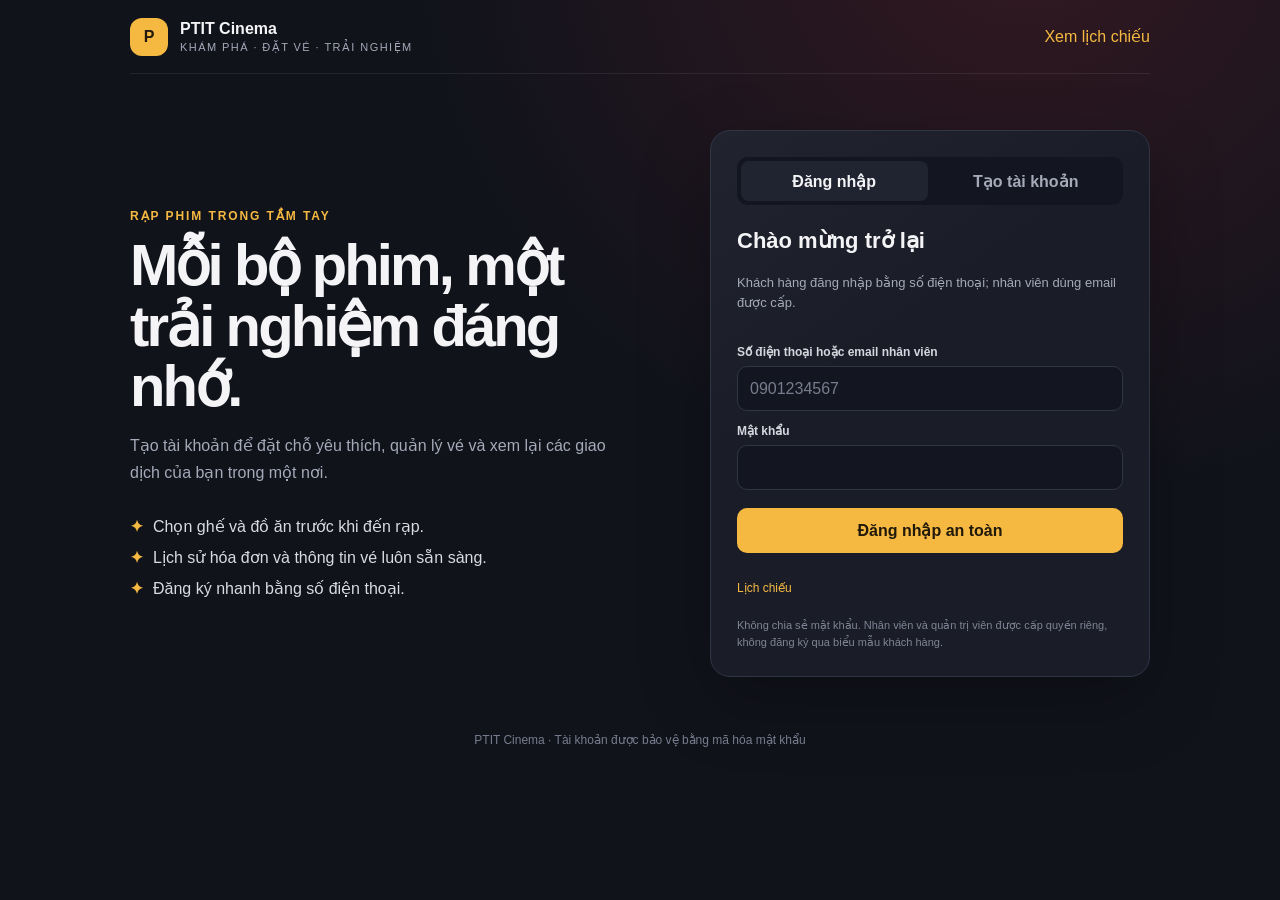
==== src/main/resources/static/DangNhap.html @ c348d5f3 "Add PTIT Cinema project source Co-authored-by: Copilot <223556219+Copilot@users.noreply.github.com>" ====
<!doctype html>
<html lang="vi">
<head>
  <meta charset="utf-8">
  <meta name="viewport" content="width=device-width, initial-scale=1">
  <meta name="theme-color" content="#11131b">
  <title>PTIT Cinema | Tài khoản</title>
  <link rel="stylesheet" href="/ui-preferences.css">
  <style>
    :root{color-scheme:dark;--bg:#11131b;--panel:#1a1d28;--raised:#202431;--border:#303545;--text:#f4f4f6;--muted:#a5a9b8;--gold:#f5b942;--green:#68d6a0;--red:#ff737e;font-family:Inter,"Segoe UI",Arial,sans-serif;background:var(--bg);color:var(--text)}
    *{box-sizing:border-box}body{min-width:320px;min-height:100vh;margin:0;background:radial-gradient(ellipse at 80% -10%,rgb(130 37 49 / 30%),transparent 38rem),var(--bg)}
    button,input{font:inherit}button,a{cursor:pointer}a{color:var(--gold);text-decoration:none}a:hover{text-decoration:underline}button:focus-visible,input:focus-visible,a:focus-visible{outline:3px solid rgb(245 185 66 / 60%);outline-offset:2px}
    .shell{width:min(1020px,calc(100% - 32px));margin:auto}.top{height:74px;display:flex;align-items:center;justify-content:space-between;border-bottom:1px solid rgb(255 255 255 / 8%)}
    .brand{display:flex;align-items:center;gap:12px;font-weight:800}.mark{display:grid;width:38px;height:38px;place-items:center;border-radius:12px;background:var(--gold);color:#21190a}.brand small{display:block;margin-top:3px;color:var(--muted);font-size:11px;font-weight:500;letter-spacing:.13em;text-transform:uppercase}
    .layout{display:grid;grid-template-columns:1fr minmax(340px,440px);gap:54px;align-items:center;padding:56px 0}.story .eyebrow{color:var(--gold);font-size:12px;font-weight:800;letter-spacing:.16em;text-transform:uppercase}.story h1{max-width:520px;margin:12px 0;font-size:clamp(34px,5vw,58px);letter-spacing:-.05em;line-height:1.04}.story p{max-width:490px;color:var(--muted);line-height:1.7}.benefits{display:grid;gap:12px;margin-top:30px;color:#d9dbe3}.benefits div{display:flex;gap:10px;align-items:flex-start}.check{color:var(--gold);font-weight:900}
    .card{padding:26px;border:1px solid var(--border);border-radius:20px;background:linear-gradient(145deg,rgb(255 255 255 / 3%),transparent 40%),var(--panel);box-shadow:0 24px 70px rgb(0 0 0 / 25%)}
    .tabs{display:grid;grid-template-columns:1fr 1fr;gap:5px;padding:4px;border-radius:11px;background:#131620}.tab{min-height:40px;border:0;border-radius:8px;background:transparent;color:var(--muted);font-weight:700}.tab[aria-selected="true"]{background:var(--raised);color:var(--text)}
    h2{margin:23px 0 6px;font-size:22px}.hint{margin:0 0 20px;color:var(--muted);font-size:13px;line-height:1.5}.form{display:grid;gap:13px}.field{display:grid;gap:7px}.field label{color:#d5d7df;font-size:12px;font-weight:700}.field input{width:100%;min-height:45px;padding:11px 12px;border:1px solid var(--border);border-radius:10px;background:#131620;color:var(--text)}.field input:focus{border-color:var(--gold);outline:0}.field input::placeholder{color:#777d8e}
    .form[hidden]{display:none}
    .primary{min-height:45px;margin-top:5px;border:0;border-radius:10px;background:var(--gold);color:#21190a;font-weight:850}.primary:hover{background:#ffd477}.primary:disabled{opacity:.55;cursor:wait}.links{display:flex;flex-wrap:wrap;justify-content:space-between;gap:10px;margin-top:15px;font-size:12px}
    .message{display:none;margin:0 0 15px;padding:12px 13px;border:1px solid var(--border);border-radius:10px;background:#202431;color:var(--text);font-size:13px;line-height:1.5}.message[data-kind=error]{border-color:rgb(255 115 126 / 50%);color:#ffdce0}.message[data-kind=success]{border-color:rgb(104 214 160 / 45%);color:#d7ffea}
    .legal{margin:22px 0 0;color:#7f8494;font-size:11px;line-height:1.5}.footer{padding:0 0 24px;color:#777d8e;font-size:12px;text-align:center}
    @media(max-width:780px){.layout{grid-template-columns:1fr;gap:25px;padding:35px 0}.story h1{font-size:39px}.benefits{margin-top:17px}.card{padding:21px}}
  </style>
</head>
<body>
  <header class="shell top">
    <div class="brand"><span class="mark">P</span><span>PTIT Cinema<small>Khám phá · Đặt vé · Trải nghiệm</small></span></div>
    <a href="/DatVe.html">Xem lịch chiếu</a>
  </header>
  <main class="shell layout">
    <section class="story">
      <div class="eyebrow">Rạp phim trong tầm tay</div>
      <h1>Mỗi bộ phim, một trải nghiệm đáng nhớ.</h1>
      <p>Tạo tài khoản để đặt chỗ yêu thích, quản lý vé và xem lại các giao dịch của bạn trong một nơi.</p>
      <div class="benefits"><div><span class="check">✦</span><span>Chọn ghế và đồ ăn trước khi đến rạp.</span></div><div><span class="check">✦</span><span>Lịch sử hóa đơn và thông tin vé luôn sẵn sàng.</span></div><div><span class="check">✦</span><span>Đăng ký nhanh bằng số điện thoại.</span></div></div>
    </section>
    <section class="card" aria-label="Đăng nhập hoặc đăng ký">
      <div class="tabs" role="tablist">
        <button id="login-tab" class="tab" type="button" role="tab" aria-selected="true">Đăng nhập</button>
        <button id="register-tab" class="tab" type="button" role="tab" aria-selected="false">Tạo tài khoản</button>
      </div>
      <div id="message" class="message" role="status" aria-live="polite"></div>
      <form id="login-form" class="form">
        <h2>Chào mừng trở lại</h2><p class="hint">Khách hàng đăng nhập bằng số điện thoại; nhân viên dùng email được cấp.</p>
        <div class="field"><label for="login-identifier">Số điện thoại hoặc email nhân viên</label><input id="login-identifier" type="text" autocomplete="username" maxlength="254" placeholder="0901234567" required></div>
        <div class="field"><label for="login-password">Mật khẩu</label><input id="login-password" type="password" autocomplete="current-password" required></div>
        <button class="primary" type="submit">Đăng nhập an toàn</button>
        <div class="links"><a href="/DatVe.html">Lịch chiếu</a></div>
      </form>
      <form id="register-form" class="form" hidden>
        <h2>Tạo tài khoản khách hàng</h2><p class="hint">Đăng ký bằng số điện thoại và mật khẩu, không cần email hay mã xác minh.</p>
        <div class="field"><label for="register-name">Họ và tên</label><input id="register-name" autocomplete="name" maxlength="50" placeholder="Nguyễn Văn An" required></div>
        <div class="field"><label for="register-phone">Số điện thoại</label><input id="register-phone" type="tel" autocomplete="tel" maxlength="50" placeholder="0901 234 567" required></div>
        <div class="field"><label for="register-password">Mật khẩu</label><input id="register-password" type="password" autocomplete="new-password" minlength="12" maxlength="72" placeholder="Ít nhất 12 ký tự" required></div>
        <button class="primary" type="submit">Tạo tài khoản</button>
      </form>
      <p class="legal">Không chia sẻ mật khẩu. Nhân viên và quản trị viên được cấp quyền riêng, không đăng ký qua biểu mẫu khách hàng.</p>
    </section>
  </main>
  <footer class="shell footer">PTIT Cinema · Tài khoản được bảo vệ bằng mã hóa mật khẩu</footer>
  <script>
    const $ = selector => document.querySelector(selector);
    let csrf = null;
    async function request(url, options = {}) {
      const settings = { ...options, headers: { ...(options.headers || {}) } };
      if (settings.method && settings.method !== 'GET') {
        csrf ||= await fetch('/api/auth/csrf').then(response => response.json());
        settings.headers[csrf.headerName] = csrf.token;
      }
      const response = await fetch(url, settings);
      const body = response.status === 204 ? '' : await response.text();
      let data = null;
      if (body) {
        try { data = JSON.parse(body); } catch {
          if (response.status >= 500) {
            throw new Error('Máy chủ gặp lỗi. Hãy kiểm tra log Spring Boot; nếu chưa chuyển sang đăng nhập bằng số điện thoại, cần import migration V2.');
          }
        }
      }
      if (!response.ok) throw new Error(data?.message || `Yêu cầu chưa thể hoàn tất (HTTP ${response.status}).`);
      return data;
    }
    function showMessage(text, kind = 'success') {
      const element = $('#message'); element.textContent = text; element.dataset.kind = kind; element.style.display = 'block';
    }
    function switchTab(register) {
      $('#login-tab').setAttribute('aria-selected', String(!register));
      $('#register-tab').setAttribute('aria-selected', String(register));
      $('#login-form').hidden = register; $('#register-form').hidden = !register;
      $('#message').style.display = 'none';
    }
    function safeNext(value) {
      return value && value.startsWith('/') && !value.startsWith('//') && !value.includes('\\') ? value : '/TaiKhoan.html';
    }
    $('#login-tab').addEventListener('click', () => switchTab(false));
    $('#register-tab').addEventListener('click', () => switchTab(true));
    $('#register-form').addEventListener('submit', async event => {
      event.preventDefault();
      const button = event.currentTarget.querySelector('button[type=submit]'); button.disabled = true;
      try {
        const result = await request('/api/auth/register', { method: 'POST', headers: {'Content-Type':'application/json'}, body: JSON.stringify({
          hoTen: $('#register-name').value.trim(), sdt: $('#register-phone').value.trim(),
          matKhau: $('#register-password').value
        }) });
        switchTab(false);
        $('#login-identifier').value = $('#register-phone').value.trim();
        showMessage(result.message);
      } catch (error) { showMessage(error.message, 'error'); }
      finally { button.disabled = false; }
    });
    $('#login-form').addEventListener('submit', async event => {
      event.preventDefault();
      const button = event.currentTarget.querySelector('button[type=submit]'); button.disabled = true;
      try {
        const account = await request('/api/auth/login', { method: 'POST', headers: {'Content-Type':'application/json'}, body: JSON.stringify({
          identifier: $('#login-identifier').value.trim(), matKhau: $('#login-password').value
        }) });
        const next = new URLSearchParams(location.search).get('next');
        location.href = next ? safeNext(next) : (account.vaiTro === 'ADMIN' ? '/QuanTri.html' : account.vaiTro === 'STAFF' ? '/Database.html' : '/TaiKhoan.html');
      } catch (error) { showMessage(error.message, 'error'); }
      finally { button.disabled = false; }
    });
    request('/api/auth/me').then(account => { if (account.vaiTro === 'ADMIN') location.href = '/QuanTri.html'; else if (account.vaiTro === 'CUSTOMER') location.href = '/TaiKhoan.html'; }).catch(() => {});
  </script>
  <script src="/ui-preferences.js"></script>
</body>
</html>
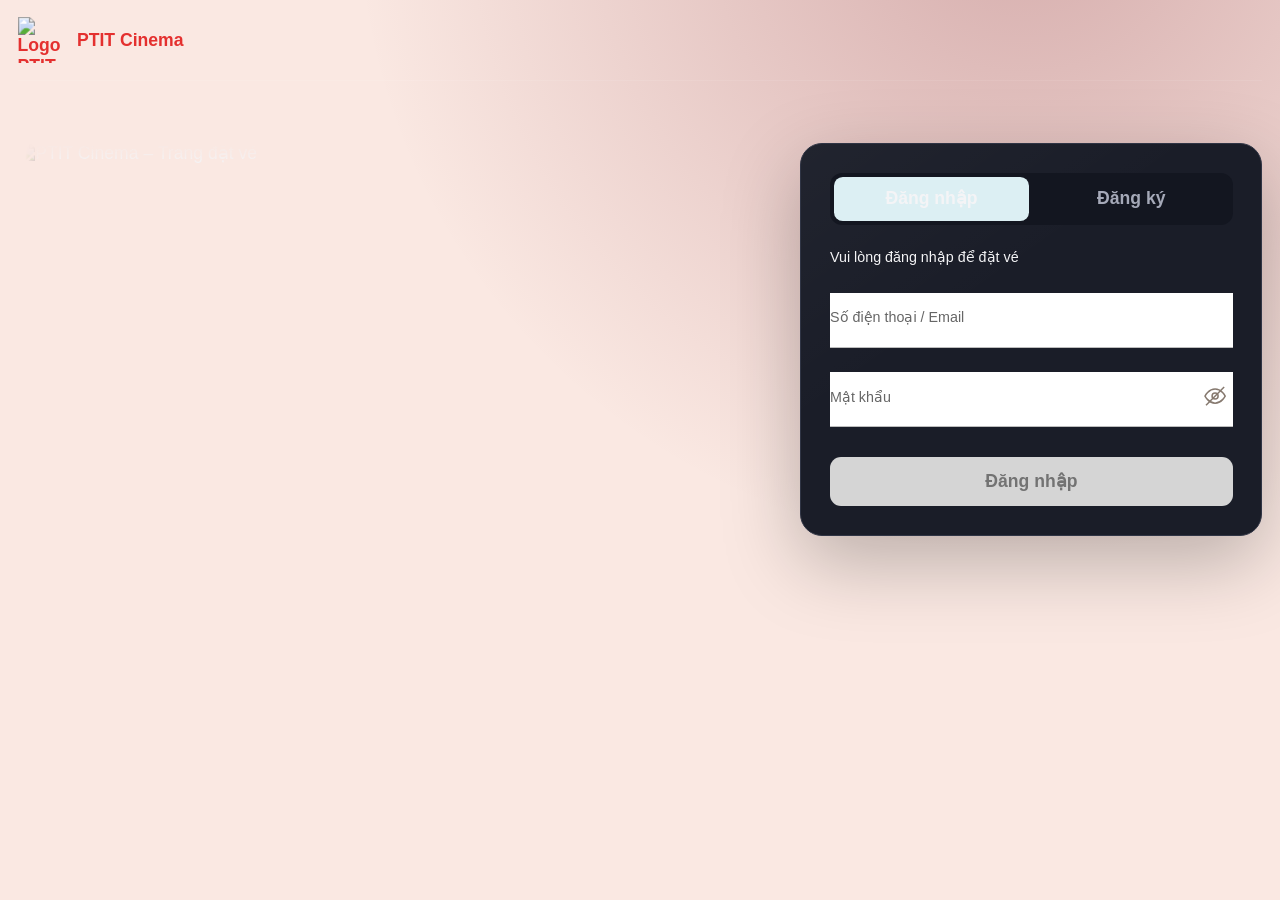
==== commit 024fd4bc: "Update admin and customer interfaces, account menus, and Vietnamese typography" ====
--- a/src/main/resources/static/DangNhap.html
+++ b/src/main/resources/static/DangNhap.html
@@ -1,67 +1,160 @@
 <!doctype html>
-<html lang="vi">
+<html lang="vi" data-theme="light" data-fixed-theme="light">
 <head>
+  <link rel="icon" type="image/png" href="/ptit-logo.png">
   <meta charset="utf-8">
   <meta name="viewport" content="width=device-width, initial-scale=1">
-  <meta name="theme-color" content="#11131b">
+  <meta name="theme-color" content="#FAE8E2">
   <title>PTIT Cinema | Tài khoản</title>
   <link rel="stylesheet" href="/ui-preferences.css">
   <style>
-    :root{color-scheme:dark;--bg:#11131b;--panel:#1a1d28;--raised:#202431;--border:#303545;--text:#f4f4f6;--muted:#a5a9b8;--gold:#f5b942;--green:#68d6a0;--red:#ff737e;font-family:Inter,"Segoe UI",Arial,sans-serif;background:var(--bg);color:var(--text)}
+    :root{color-scheme:dark;--bg:#11131b;--panel:#1a1d28;--raised:#202431;--border:#303545;--text:#f4f4f6;--muted:#a5a9b8;--gold:#f5b942;--green:#68d6a0;--red:#ff737e;font-family:Arial,sans-serif;background:var(--bg);color:var(--text)}
+    :root[data-theme="light"]{--bg:#FAE8E2;--accent:#E4302F}
     *{box-sizing:border-box}body{min-width:320px;min-height:100vh;margin:0;background:radial-gradient(ellipse at 80% -10%,rgb(130 37 49 / 30%),transparent 38rem),var(--bg)}
     button,input{font:inherit}button,a{cursor:pointer}a{color:var(--gold);text-decoration:none}a:hover{text-decoration:underline}button:focus-visible,input:focus-visible,a:focus-visible{outline:3px solid rgb(245 185 66 / 60%);outline-offset:2px}
-    .shell{width:min(1020px,calc(100% - 32px));margin:auto}.top{height:74px;display:flex;align-items:center;justify-content:space-between;border-bottom:1px solid rgb(255 255 255 / 8%)}
-    .brand{display:flex;align-items:center;gap:12px;font-weight:800}.mark{display:grid;width:38px;height:38px;place-items:center;border-radius:12px;background:var(--gold);color:#21190a}.brand small{display:block;margin-top:3px;color:var(--muted);font-size:11px;font-weight:500;letter-spacing:.13em;text-transform:uppercase}
-    .layout{display:grid;grid-template-columns:1fr minmax(340px,440px);gap:54px;align-items:center;padding:56px 0}.story .eyebrow{color:var(--gold);font-size:12px;font-weight:800;letter-spacing:.16em;text-transform:uppercase}.story h1{max-width:520px;margin:12px 0;font-size:clamp(34px,5vw,58px);letter-spacing:-.05em;line-height:1.04}.story p{max-width:490px;color:var(--muted);line-height:1.7}.benefits{display:grid;gap:12px;margin-top:30px;color:#d9dbe3}.benefits div{display:flex;gap:10px;align-items:flex-start}.check{color:var(--gold);font-weight:900}
+    .shell{width:min(1160px,calc(100% - 32px));margin:auto}.top{height:74px;display:flex;align-items:center;justify-content:space-between;border-bottom:1px solid rgb(255 255 255 / 8%)}
+    .brand{display:flex;align-items:center;gap:12px;font-weight:800;color:#E4302F}.brand-logo{width:42px;height:42px;object-fit:contain}
+    .layout{display:grid;grid-template-columns:minmax(0,1fr) minmax(340px,420px);gap:40px;align-items:start;padding:56px 0}
+    .login-banner{display:block;width:100%;height:auto;clip-path:inset(0 0 0 1% round 16px)}
+    :root[data-theme="light"] .login-banner{
+      clip-path:none;
+      mask-image:linear-gradient(to right,transparent 1%,#000 5%,#000 96%,transparent),linear-gradient(to bottom,transparent,#000 7%,#000 93%,transparent);
+      mask-composite:intersect;
+    }
     .card{padding:26px;border:1px solid var(--border);border-radius:20px;background:linear-gradient(145deg,rgb(255 255 255 / 3%),transparent 40%),var(--panel);box-shadow:0 24px 70px rgb(0 0 0 / 25%)}
-    .tabs{display:grid;grid-template-columns:1fr 1fr;gap:5px;padding:4px;border-radius:11px;background:#131620}.tab{min-height:40px;border:0;border-radius:8px;background:transparent;color:var(--muted);font-weight:700}.tab[aria-selected="true"]{background:var(--raised);color:var(--text)}
-    h2{margin:23px 0 6px;font-size:22px}.hint{margin:0 0 20px;color:var(--muted);font-size:13px;line-height:1.5}.form{display:grid;gap:13px}.field{display:grid;gap:7px}.field label{color:#d5d7df;font-size:12px;font-weight:700}.field input{width:100%;min-height:45px;padding:11px 12px;border:1px solid var(--border);border-radius:10px;background:#131620;color:var(--text)}.field input:focus{border-color:var(--gold);outline:0}.field input::placeholder{color:#777d8e}
+    .tabs{display:grid;grid-template-columns:1fr 1fr;gap:5px;padding:4px;border-radius:11px;background:#131620}.tab{min-height:40px;border:0;border-radius:8px;background:transparent;color:var(--muted);font-weight:700}.tab[aria-selected="true"]{background:#DCEFF3;color:var(--text)}
+    .form{display:grid;gap:13px;margin-top:20px}.field{display:grid;gap:7px}.field label{color:#d5d7df;font-size:12px;font-weight:700}.field input{width:100%;min-height:45px;padding:11px 12px;border:1px solid var(--border);border-radius:10px;background:#131620;color:var(--text)}.field input:focus{border-color:var(--gold);outline:0}
     .form[hidden]{display:none}
-    .primary{min-height:45px;margin-top:5px;border:0;border-radius:10px;background:var(--gold);color:#21190a;font-weight:850}.primary:hover{background:#ffd477}.primary:disabled{opacity:.55;cursor:wait}.links{display:flex;flex-wrap:wrap;justify-content:space-between;gap:10px;margin-top:15px;font-size:12px}
-    .message{display:none;margin:0 0 15px;padding:12px 13px;border:1px solid var(--border);border-radius:10px;background:#202431;color:var(--text);font-size:13px;line-height:1.5}.message[data-kind=error]{border-color:rgb(255 115 126 / 50%);color:#ffdce0}.message[data-kind=success]{border-color:rgb(104 214 160 / 45%);color:#d7ffea}
-    .legal{margin:22px 0 0;color:#7f8494;font-size:11px;line-height:1.5}.footer{padding:0 0 24px;color:#777d8e;font-size:12px;text-align:center}
-    @media(max-width:780px){.layout{grid-template-columns:1fr;gap:25px;padding:35px 0}.story h1{font-size:39px}.benefits{margin-top:17px}.card{padding:21px}}
+    .primary{min-height:45px;margin-top:5px;border:0;border-radius:10px;background:var(--gold);color:#21190a;font-weight:850}.primary:hover{background:#ffd477}.primary:disabled{opacity:.55;cursor:wait}
+    .message{display:none;margin:15px 0 0;padding:12px 13px;border:1px solid var(--border);border-radius:10px;background:#202431;color:var(--text);font-size:13px;line-height:1.5}.message[data-kind=error]{border-color:rgb(255 115 126 / 50%);color:#ffdce0}.message[data-kind=success]{border-color:rgb(104 214 160 / 45%);color:#d7ffea}
+    @media(min-width:860px){body{zoom:1.1;min-height:calc(100vh / 1.1)}}
+    @media(max-width:859px){.layout{grid-template-columns:1fr;gap:25px;padding:35px 0}.card{padding:21px}}
+    .card .form{gap:22px}
+    .login-intro{margin:0;font-size:13px;line-height:1.5}
+    .card .login-field{position:relative}
+    :root[data-theme="light"] .card .login-field input{width:100%;border:0;border-bottom:1px solid #BDBDBD;border-radius:0;min-height:50px;padding:22px 36px 8px 0;background:#fff;color:var(--text)}
+    .card .login-field input:focus{border-bottom-color:#E4302F;outline:none}
+    .card .login-field label{position:absolute;left:0;top:15px;pointer-events:none;font-size:13px;font-weight:400;color:#666;transition:top .15s,font-size .15s}
+    .card .login-field input:focus + label,.card .login-field input:not(:placeholder-shown) + label{top:-6px;font-size:11px}
+    .password-toggle{position:absolute;right:0;top:6px;width:32px;height:32px;padding:5px;border:0;background:transparent;color:#86796F;display:grid;place-items:center}
+    .password-toggle svg{width:22px;height:22px;fill:none;stroke:currentColor;stroke-width:1.5}
+    .password-toggle[aria-pressed="true"] .eye-slash{display:none}
+    :root[data-theme="light"] .card .primary:disabled{background:#D5D5D5;border-color:#D5D5D5;color:#737373;opacity:1;cursor:not-allowed}
+    .password-rules{list-style:none;margin:-13px 0 0;padding:0;font-size:11px;line-height:1.8;color:#737373}
+    .password-rules li::before{content:'✓';display:inline-grid;place-items:center;width:12px;height:12px;margin-right:6px;border:1px solid currentColor;border-radius:50%;font-size:9px}
+    .password-rules li[data-valid="true"]{color:#22764C}
+    .password-rules li[data-valid="true"]::before{color:#fff;background:#4BC865;border-color:#4BC865}
+    .field-error{display:block;font-size:11px;line-height:1.5;color:#E4302F;margin-top:3px}
+    .field-error[hidden]{display:none}
+    :root[data-theme="light"] .card .login-field input[aria-invalid="true"]{border-bottom-color:#E4302F;color:#E4302F}
+    .card .login-field input[aria-invalid="true"] + label{color:#E4302F}
   </style>
-</head>
+<link rel="stylesheet" href="/login-font.css"></head>
 <body>
   <header class="shell top">
-    <div class="brand"><span class="mark">P</span><span>PTIT Cinema<small>Khám phá · Đặt vé · Trải nghiệm</small></span></div>
-    <a href="/DatVe.html">Xem lịch chiếu</a>
+    <div class="brand"><img class="brand-logo" src="/ptit-logo.png" alt="Logo PTIT" width="42" height="42"><span>PTIT Cinema</span></div>
   </header>
   <main class="shell layout">
-    <section class="story">
-      <div class="eyebrow">Rạp phim trong tầm tay</div>
-      <h1>Mỗi bộ phim, một trải nghiệm đáng nhớ.</h1>
-      <p>Tạo tài khoản để đặt chỗ yêu thích, quản lý vé và xem lại các giao dịch của bạn trong một nơi.</p>
-      <div class="benefits"><div><span class="check">✦</span><span>Chọn ghế và đồ ăn trước khi đến rạp.</span></div><div><span class="check">✦</span><span>Lịch sử hóa đơn và thông tin vé luôn sẵn sàng.</span></div><div><span class="check">✦</span><span>Đăng ký nhanh bằng số điện thoại.</span></div></div>
-    </section>
+    <img class="login-banner" src="/login-booking-banner.png" alt="PTIT Cinema – Trang đặt vé" width="1879" height="837">
     <section class="card" aria-label="Đăng nhập hoặc đăng ký">
       <div class="tabs" role="tablist">
         <button id="login-tab" class="tab" type="button" role="tab" aria-selected="true">Đăng nhập</button>
-        <button id="register-tab" class="tab" type="button" role="tab" aria-selected="false">Tạo tài khoản</button>
+        <button id="register-tab" class="tab" type="button" role="tab" aria-selected="false">Đăng ký</button>
       </div>
       <div id="message" class="message" role="status" aria-live="polite"></div>
       <form id="login-form" class="form">
-        <h2>Chào mừng trở lại</h2><p class="hint">Khách hàng đăng nhập bằng số điện thoại; nhân viên dùng email được cấp.</p>
-        <div class="field"><label for="login-identifier">Số điện thoại hoặc email nhân viên</label><input id="login-identifier" type="text" autocomplete="username" maxlength="254" placeholder="0901234567" required></div>
-        <div class="field"><label for="login-password">Mật khẩu</label><input id="login-password" type="password" autocomplete="current-password" required></div>
-        <button class="primary" type="submit">Đăng nhập an toàn</button>
-        <div class="links"><a href="/DatVe.html">Lịch chiếu</a></div>
+        <p class="login-intro">Vui lòng đăng nhập để đặt vé</p>
+        <div class="login-field"><input id="login-identifier" type="text" autocomplete="username" maxlength="254" placeholder=" " aria-describedby="login-identifier-error" required><label for="login-identifier">Số điện thoại / Email</label><span id="login-identifier-error" class="field-error" hidden>Sai định dạng</span></div>
+        <div class="login-field"><input id="login-password" type="password" autocomplete="current-password" placeholder=" " required><label for="login-password">Mật khẩu</label>
+          <button id="toggle-login-password" class="password-toggle" type="button" aria-label="Hiện mật khẩu" aria-pressed="false" aria-controls="login-password"><svg viewBox="0 0 24 24" aria-hidden="true"><path d="M2 12s3.5-7 10-7 10 7 10 7-3.5 7-10 7S2 12 2 12Z"/><circle cx="12" cy="12" r="3"/><path class="eye-slash" d="M3 21 21 3"/></svg></button>
+        </div>
+        <button class="primary" type="submit" disabled>Đăng nhập</button>
       </form>
       <form id="register-form" class="form" hidden>
-        <h2>Tạo tài khoản khách hàng</h2><p class="hint">Đăng ký bằng số điện thoại và mật khẩu, không cần email hay mã xác minh.</p>
-        <div class="field"><label for="register-name">Họ và tên</label><input id="register-name" autocomplete="name" maxlength="50" placeholder="Nguyễn Văn An" required></div>
-        <div class="field"><label for="register-phone">Số điện thoại</label><input id="register-phone" type="tel" autocomplete="tel" maxlength="50" placeholder="0901 234 567" required></div>
-        <div class="field"><label for="register-password">Mật khẩu</label><input id="register-password" type="password" autocomplete="new-password" minlength="12" maxlength="72" placeholder="Ít nhất 12 ký tự" required></div>
-        <button class="primary" type="submit">Tạo tài khoản</button>
+        <div class="login-field"><input id="register-name" autocomplete="name" maxlength="50" placeholder=" " required><label for="register-name">Họ và tên</label></div>
+        <div class="login-field"><input id="register-phone" type="tel" autocomplete="tel" maxlength="50" placeholder=" " required><label for="register-phone">Số điện thoại</label></div>
+        <div class="login-field"><input id="register-email" type="email" autocomplete="email" maxlength="50" placeholder=" " required><label for="register-email">Email</label></div>
+        <div class="login-field"><input id="register-password" type="password" autocomplete="new-password" minlength="8" maxlength="16" placeholder=" " aria-describedby="password-rules" required><label for="register-password">Mật khẩu</label>
+          <button id="toggle-register-password" class="password-toggle" type="button" aria-label="Hiện mật khẩu" aria-pressed="false" aria-controls="register-password"><svg viewBox="0 0 24 24" aria-hidden="true"><path d="M2 12s3.5-7 10-7 10 7 10 7-3.5 7-10 7S2 12 2 12Z"/><circle cx="12" cy="12" r="3"/><path class="eye-slash" d="M3 21 21 3"/></svg></button>
+        </div>
+        <ul id="password-rules" class="password-rules" aria-label="Điều kiện mật khẩu">
+          <li id="rule-length">Có 8 đến 16 ký tự</li>
+          <li id="rule-case">Ít nhất 1 chữ in hoa, 1 chữ thường</li>
+          <li id="rule-special">Ít nhất 1 chữ số, 1 ký tự đặc biệt</li>
+        </ul>
+        <button class="primary" type="submit" disabled>Đăng ký</button>
       </form>
-      <p class="legal">Không chia sẻ mật khẩu. Nhân viên và quản trị viên được cấp quyền riêng, không đăng ký qua biểu mẫu khách hàng.</p>
     </section>
   </main>
-  <footer class="shell footer">PTIT Cinema · Tài khoản được bảo vệ bằng mã hóa mật khẩu</footer>
   <script>
     const $ = selector => document.querySelector(selector);
     let csrf = null;
+    let loginPending = false;
+    let registerPending = false;
+    function validPhone(value) {
+      return /^[+0-9\s().-]+$/.test(value) && /^\+?[0-9]{7,15}$/.test(value.replace(/[^0-9+]/g, ''));
+    }
+    function validEmail(value) {
+      return /^[^\s@]+@[^\s@]+\.[^\s@]+$/.test(value);
+    }
+    function identifierValid() {
+      const value = $('#login-identifier').value.trim();
+      return value.includes('@') ? validEmail(value) : validPhone(value);
+    }
+    function validateLoginIdentifier() {
+      const input = $('#login-identifier');
+      const invalid = Boolean(input.value.trim()) && !identifierValid();
+      input.setAttribute('aria-invalid', String(invalid));
+      input.setCustomValidity(invalid ? 'Sai định dạng số điện thoại / email.' : '');
+      $('#login-identifier-error').hidden = !invalid;
+    }
+    function updateLoginButton() {
+      validateLoginIdentifier();
+      $('#login-form button[type=submit]').disabled = loginPending || !identifierValid() || !$('#login-password').value;
+    }
+    $('#login-form').addEventListener('input', updateLoginButton);
+    $('#login-form').addEventListener('change', updateLoginButton);
+    window.addEventListener('pageshow', updateLoginButton);
+    for (const prefix of ['login', 'register']) {
+      $('#toggle-' + prefix + '-password').addEventListener('click', () => {
+        const input = $('#' + prefix + '-password');
+        const showing = input.type === 'password';
+        input.type = showing ? 'text' : 'password';
+        $('#toggle-' + prefix + '-password').setAttribute('aria-pressed', String(showing));
+        $('#toggle-' + prefix + '-password').setAttribute('aria-label', showing ? 'Ẩn mật khẩu' : 'Hiện mật khẩu');
+      });
+    }
+    function updateRegisterButton() {
+      const password = $('#register-password');
+      const value = password.value;
+      const rules = {
+        length: value.length >= 8 && value.length <= 16,
+        case: /[A-Z]/.test(value) && /[a-z]/.test(value),
+        special: /[0-9]/.test(value) && /[^A-Za-z0-9\s]/.test(value)
+      };
+      for (const [name, valid] of Object.entries(rules)) {
+        $('#rule-' + name).dataset.valid = String(valid);
+      }
+      const passwordValid = Object.values(rules).every(Boolean);
+      password.setCustomValidity(value && !passwordValid ? 'Mật khẩu chưa đáp ứng đủ các điều kiện.' : '');
+      password.setAttribute('aria-invalid', String(Boolean(value) && !passwordValid));
+      const phone = $('#register-phone');
+      const email = $('#register-email');
+      const phoneInvalid = Boolean(phone.value.trim()) && !validPhone(phone.value.trim());
+      const emailInvalid = Boolean(email.value.trim()) && !validEmail(email.value.trim());
+      phone.setCustomValidity(phoneInvalid ? 'Sai định dạng số điện thoại.' : '');
+      email.setCustomValidity(emailInvalid ? 'Sai định dạng email.' : '');
+      phone.setAttribute('aria-invalid', String(phoneInvalid));
+      email.setAttribute('aria-invalid', String(emailInvalid));
+      $('#register-form button[type=submit]').disabled = registerPending || !passwordValid ||
+        !$('#register-name').value.trim() || !phone.value.trim() || !email.value.trim() ||
+        !$('#register-form').checkValidity();
+    }
+    $('#register-form').addEventListener('input', updateRegisterButton);
+    $('#register-form').addEventListener('change', updateRegisterButton);
+    window.addEventListener('pageshow', updateRegisterButton);
+    updateRegisterButton();
+    updateLoginButton();
     async function request(url, options = {}) {
       const settings = { ...options, headers: { ...(options.headers || {}) } };
       if (settings.method && settings.method !== 'GET') {
@@ -91,37 +184,42 @@
       $('#message').style.display = 'none';
     }
     function safeNext(value) {
-      return value && value.startsWith('/') && !value.startsWith('//') && !value.includes('\\') ? value : '/TaiKhoan.html';
+      return value && value.startsWith('/') && !value.startsWith('//') && !value.includes('\\') ? value : '/DatVe.html';
     }
     $('#login-tab').addEventListener('click', () => switchTab(false));
     $('#register-tab').addEventListener('click', () => switchTab(true));
     $('#register-form').addEventListener('submit', async event => {
       event.preventDefault();
-      const button = event.currentTarget.querySelector('button[type=submit]'); button.disabled = true;
+      if (registerPending) return;
+      registerPending = true;
+      updateRegisterButton();
       try {
         const result = await request('/api/auth/register', { method: 'POST', headers: {'Content-Type':'application/json'}, body: JSON.stringify({
           hoTen: $('#register-name').value.trim(), sdt: $('#register-phone').value.trim(),
-          matKhau: $('#register-password').value
+          matKhau: $('#register-password').value, email: $('#register-email').value.trim()
         }) });
         switchTab(false);
         $('#login-identifier').value = $('#register-phone').value.trim();
+        updateLoginButton();
         showMessage(result.message);
       } catch (error) { showMessage(error.message, 'error'); }
-      finally { button.disabled = false; }
+      finally { registerPending = false; updateRegisterButton(); }
     });
     $('#login-form').addEventListener('submit', async event => {
       event.preventDefault();
-      const button = event.currentTarget.querySelector('button[type=submit]'); button.disabled = true;
+      if (loginPending) return;
+      loginPending = true;
+      updateLoginButton();
       try {
         const account = await request('/api/auth/login', { method: 'POST', headers: {'Content-Type':'application/json'}, body: JSON.stringify({
           identifier: $('#login-identifier').value.trim(), matKhau: $('#login-password').value
         }) });
         const next = new URLSearchParams(location.search).get('next');
-        location.href = next ? safeNext(next) : (account.vaiTro === 'ADMIN' ? '/QuanTri.html' : account.vaiTro === 'STAFF' ? '/Database.html' : '/TaiKhoan.html');
+        location.href = next ? safeNext(next) : (account.vaiTro === 'ADMIN' ? '/QuanTri.html' : account.vaiTro === 'STAFF' ? '/Database.html' : '/DatVe.html');
       } catch (error) { showMessage(error.message, 'error'); }
-      finally { button.disabled = false; }
+      finally { loginPending = false; updateLoginButton(); }
     });
-    request('/api/auth/me').then(account => { if (account.vaiTro === 'ADMIN') location.href = '/QuanTri.html'; else if (account.vaiTro === 'CUSTOMER') location.href = '/TaiKhoan.html'; }).catch(() => {});
+    request('/api/auth/me').then(account => { if (account.vaiTro === 'ADMIN') location.href = '/QuanTri.html'; else if (account.vaiTro === 'CUSTOMER') location.href = '/DatVe.html'; }).catch(() => {});
   </script>
   <script src="/ui-preferences.js"></script>
 </body>
